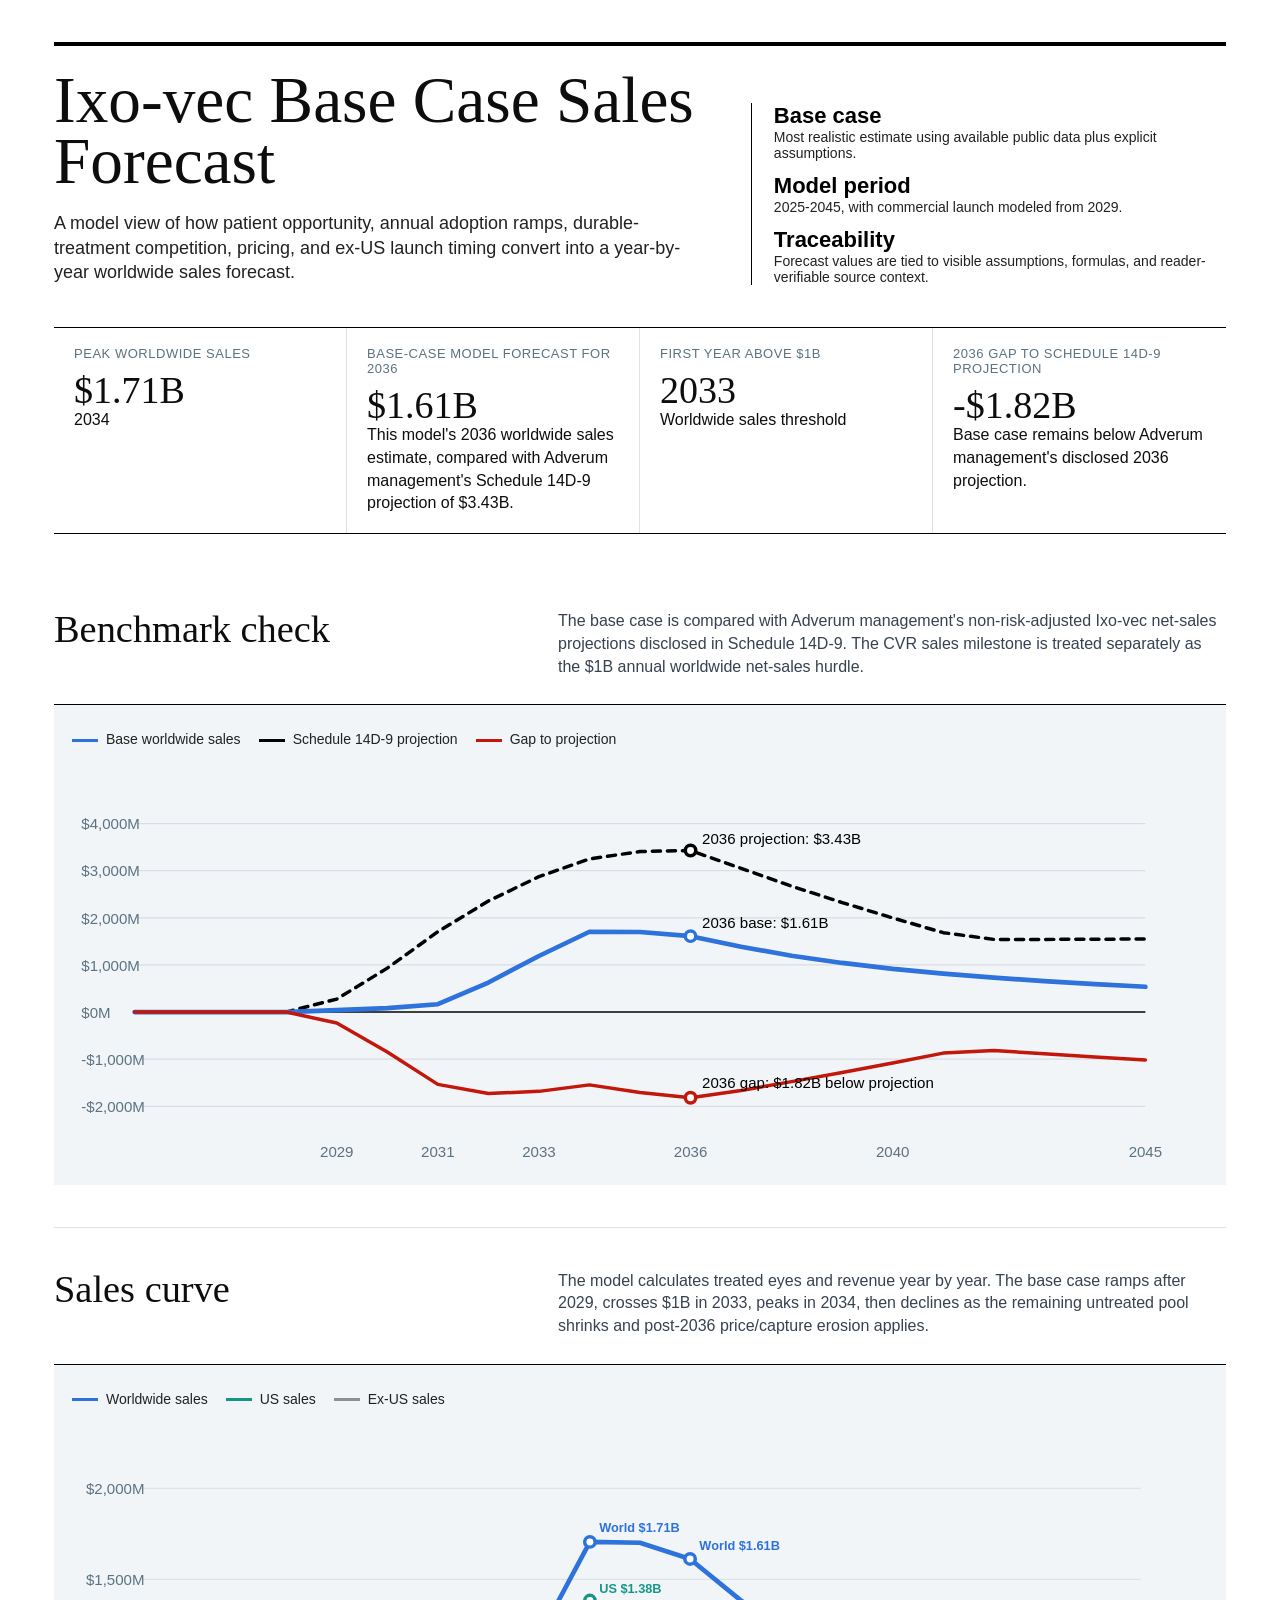
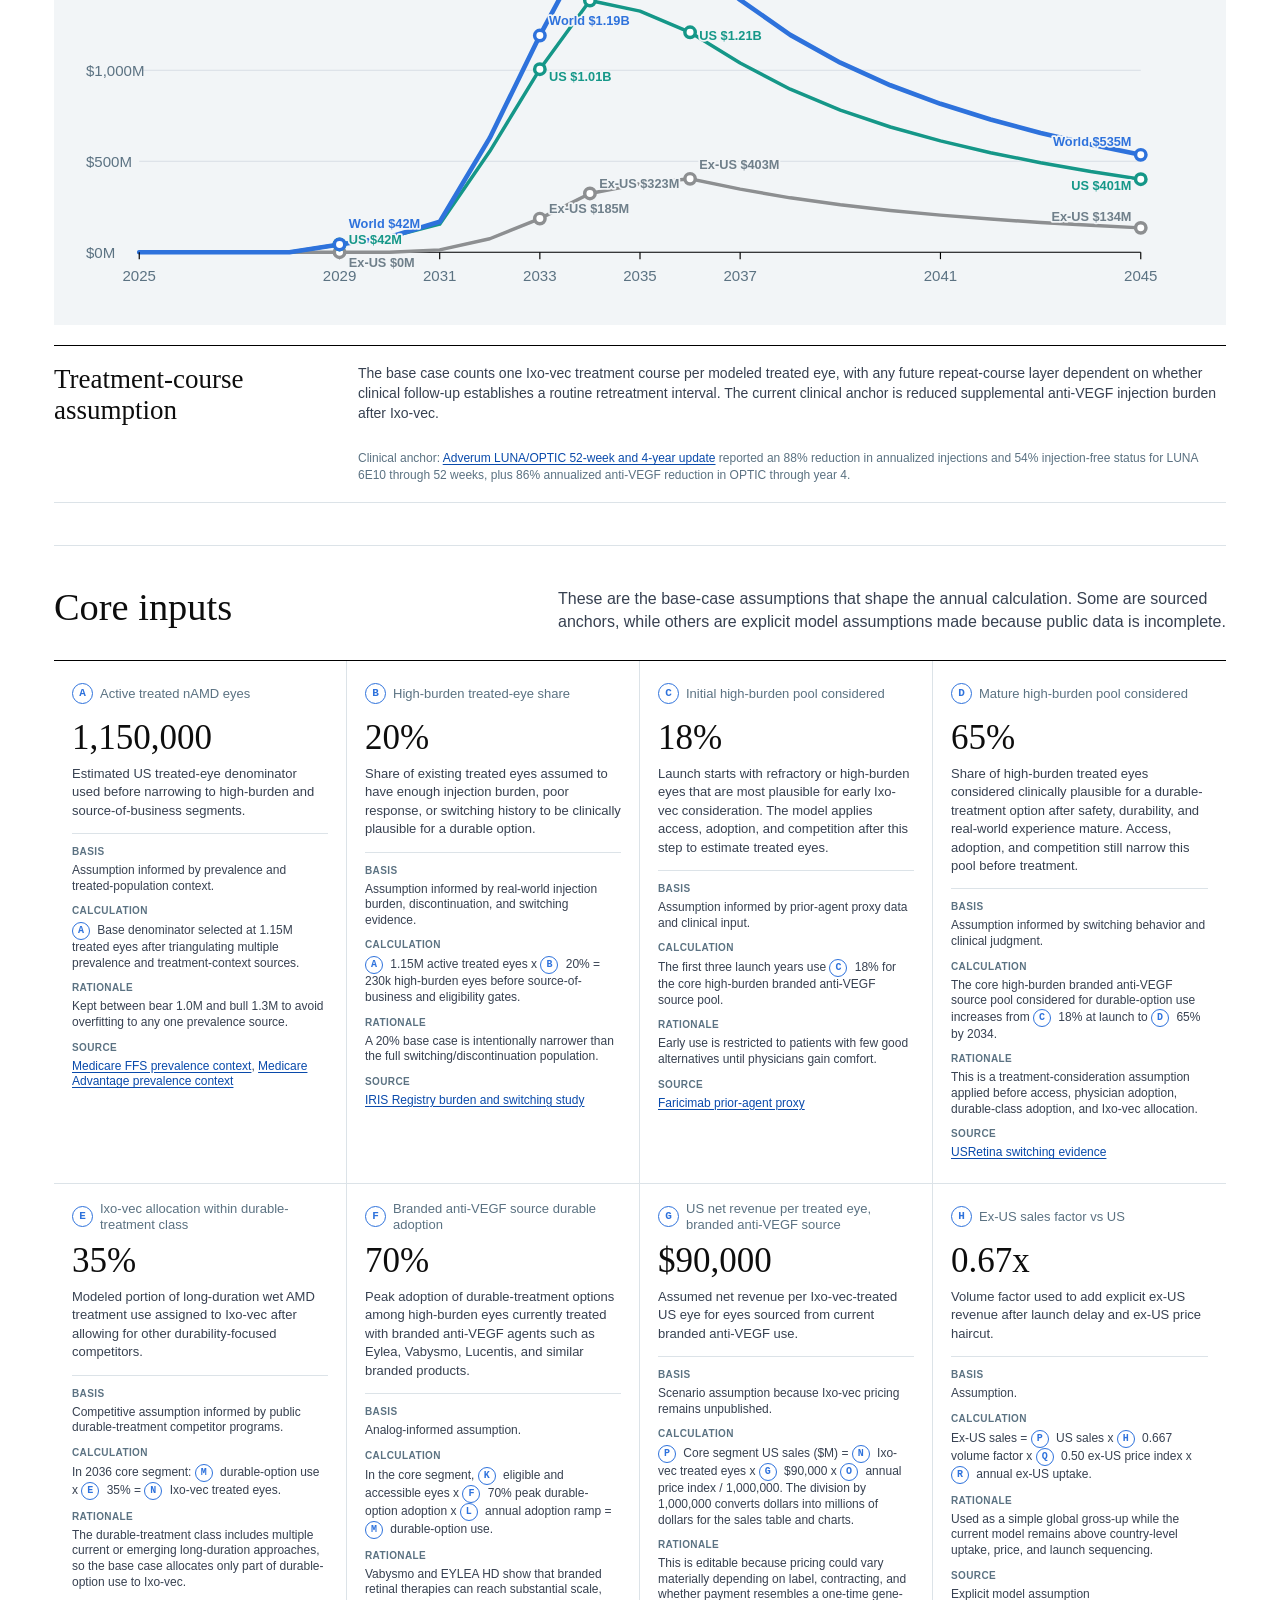
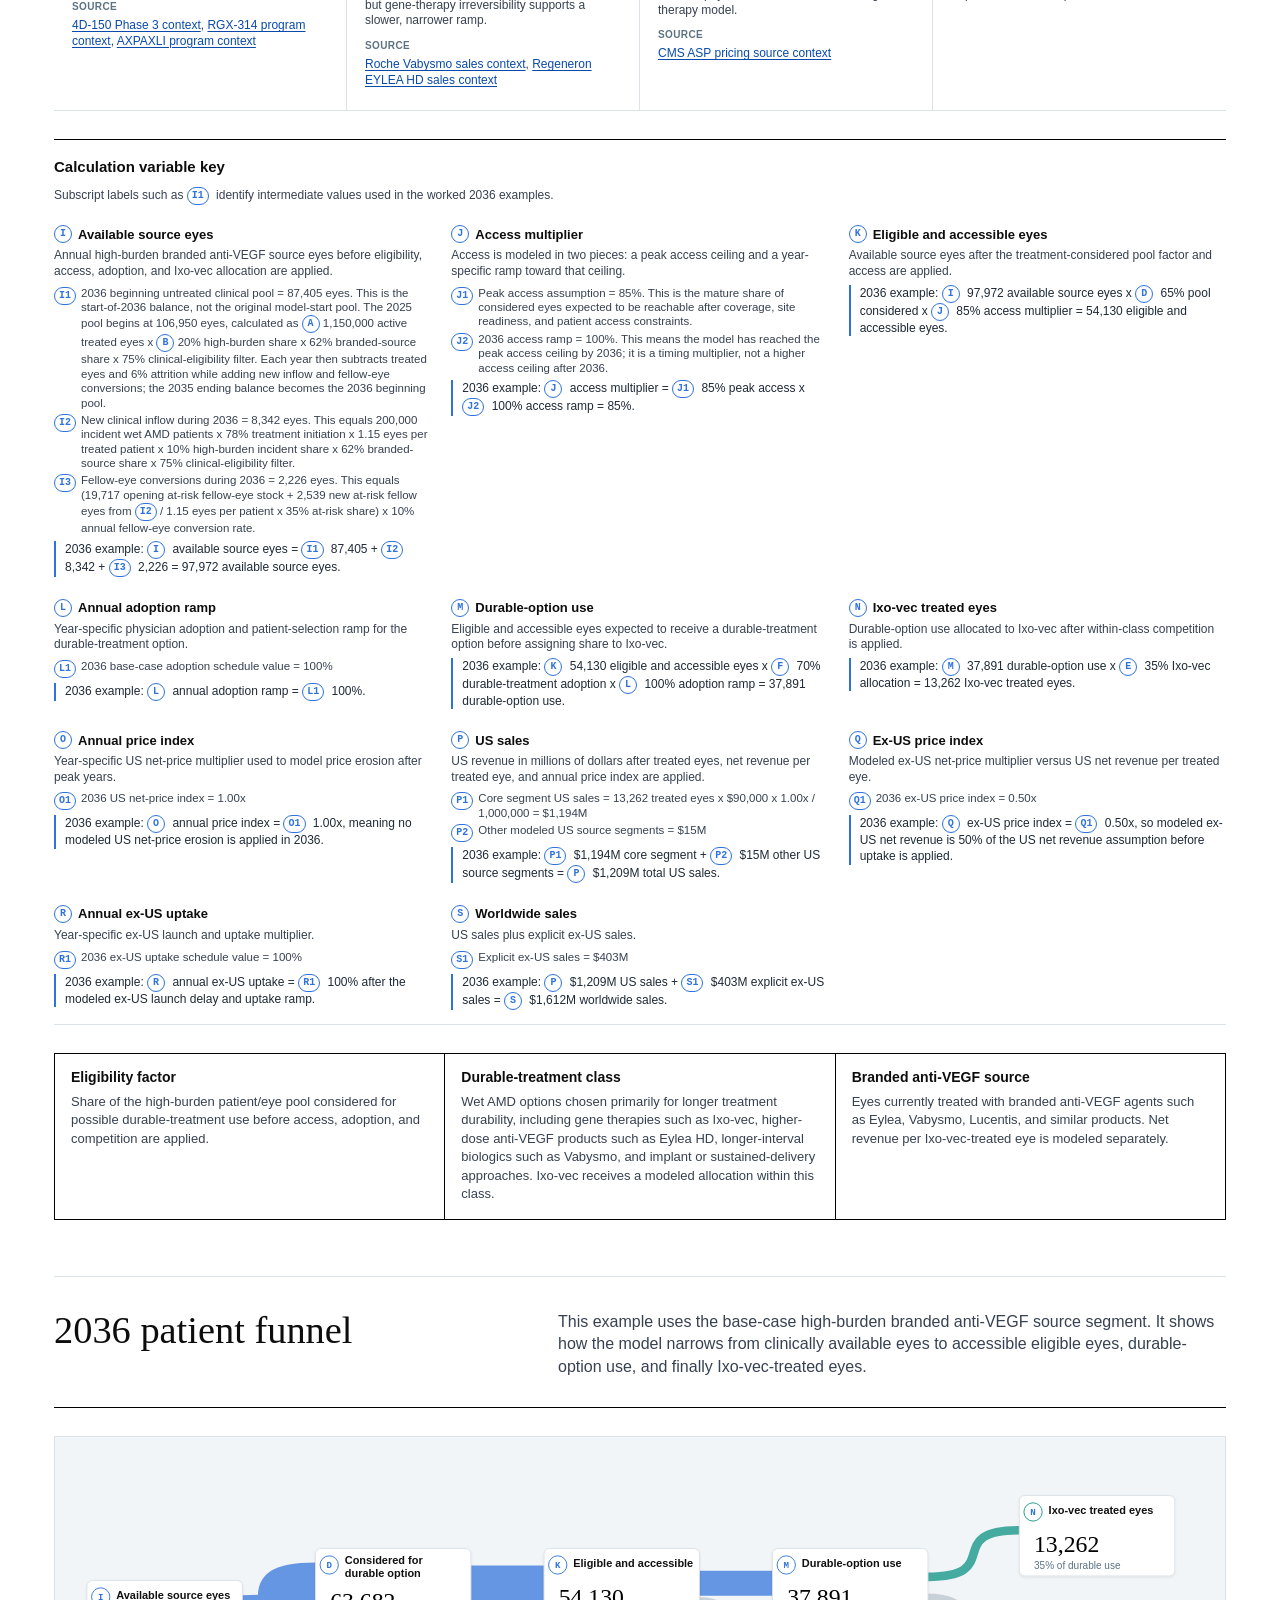
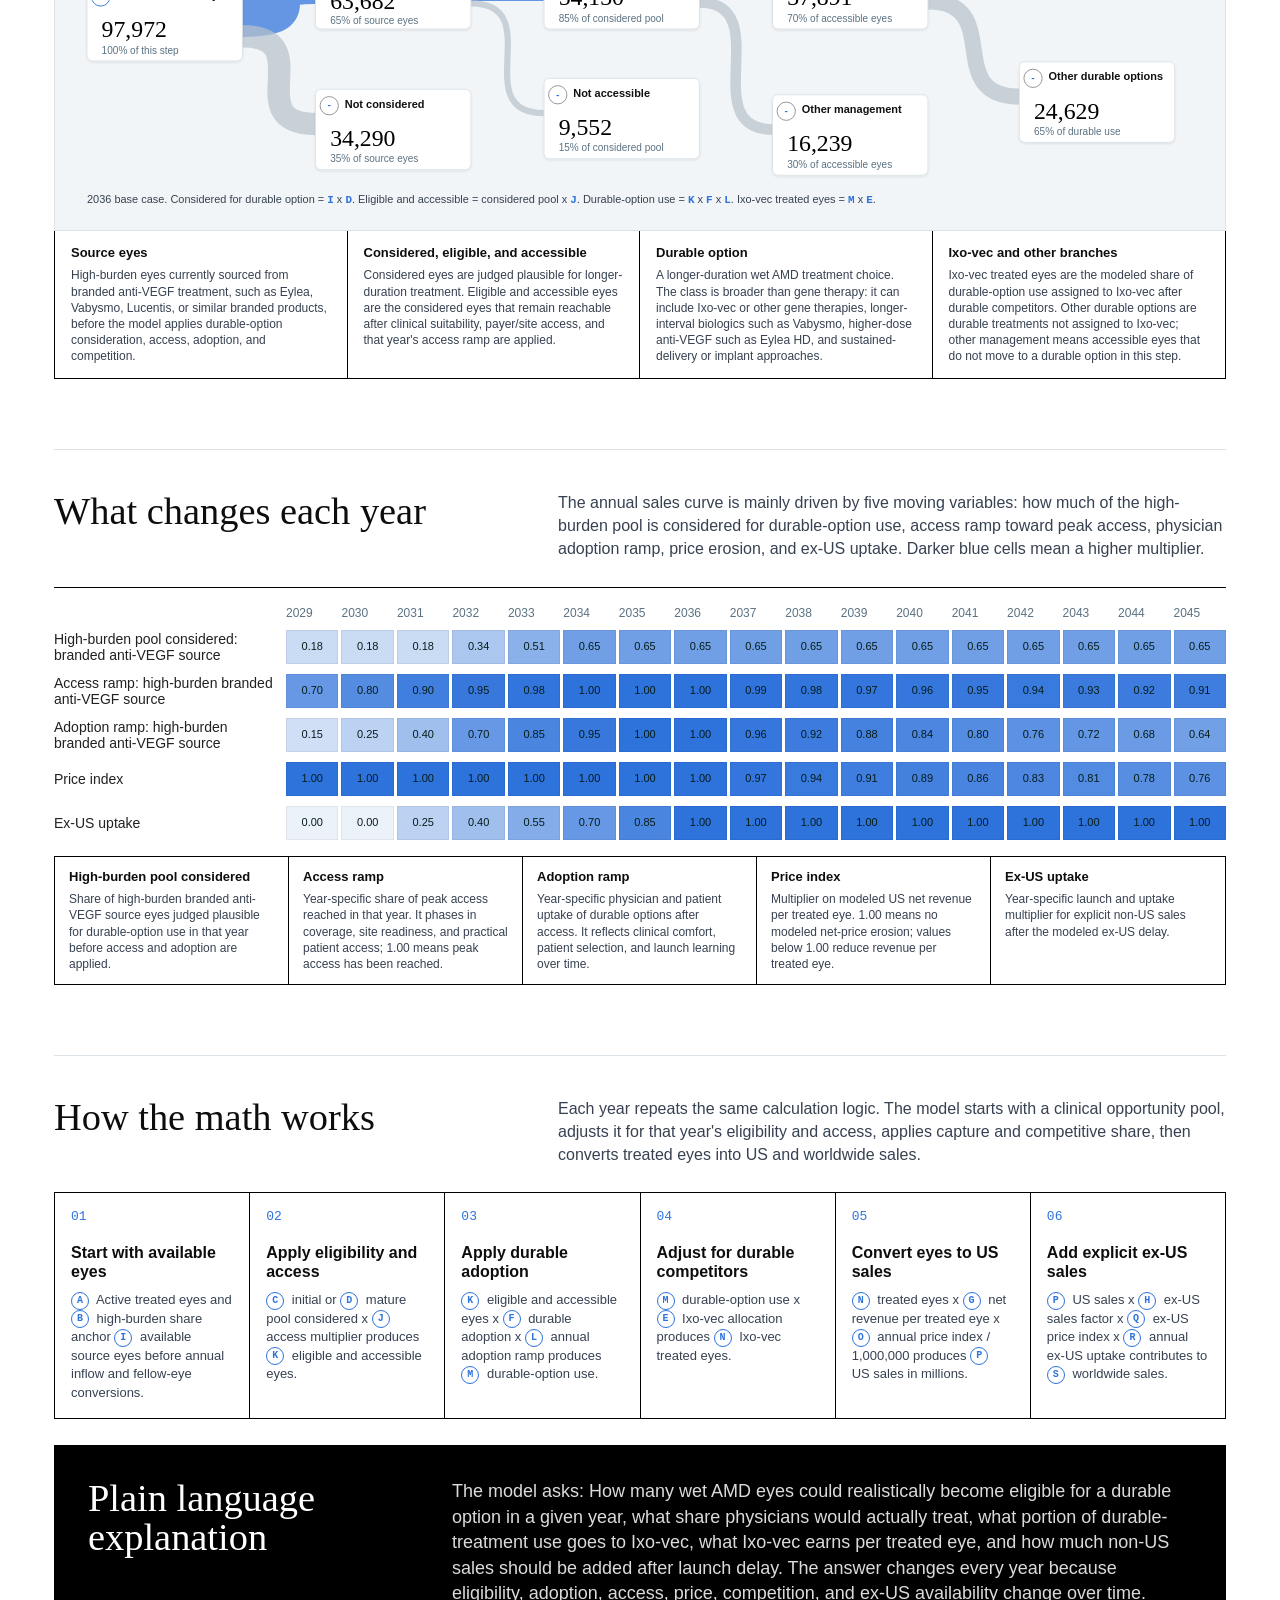
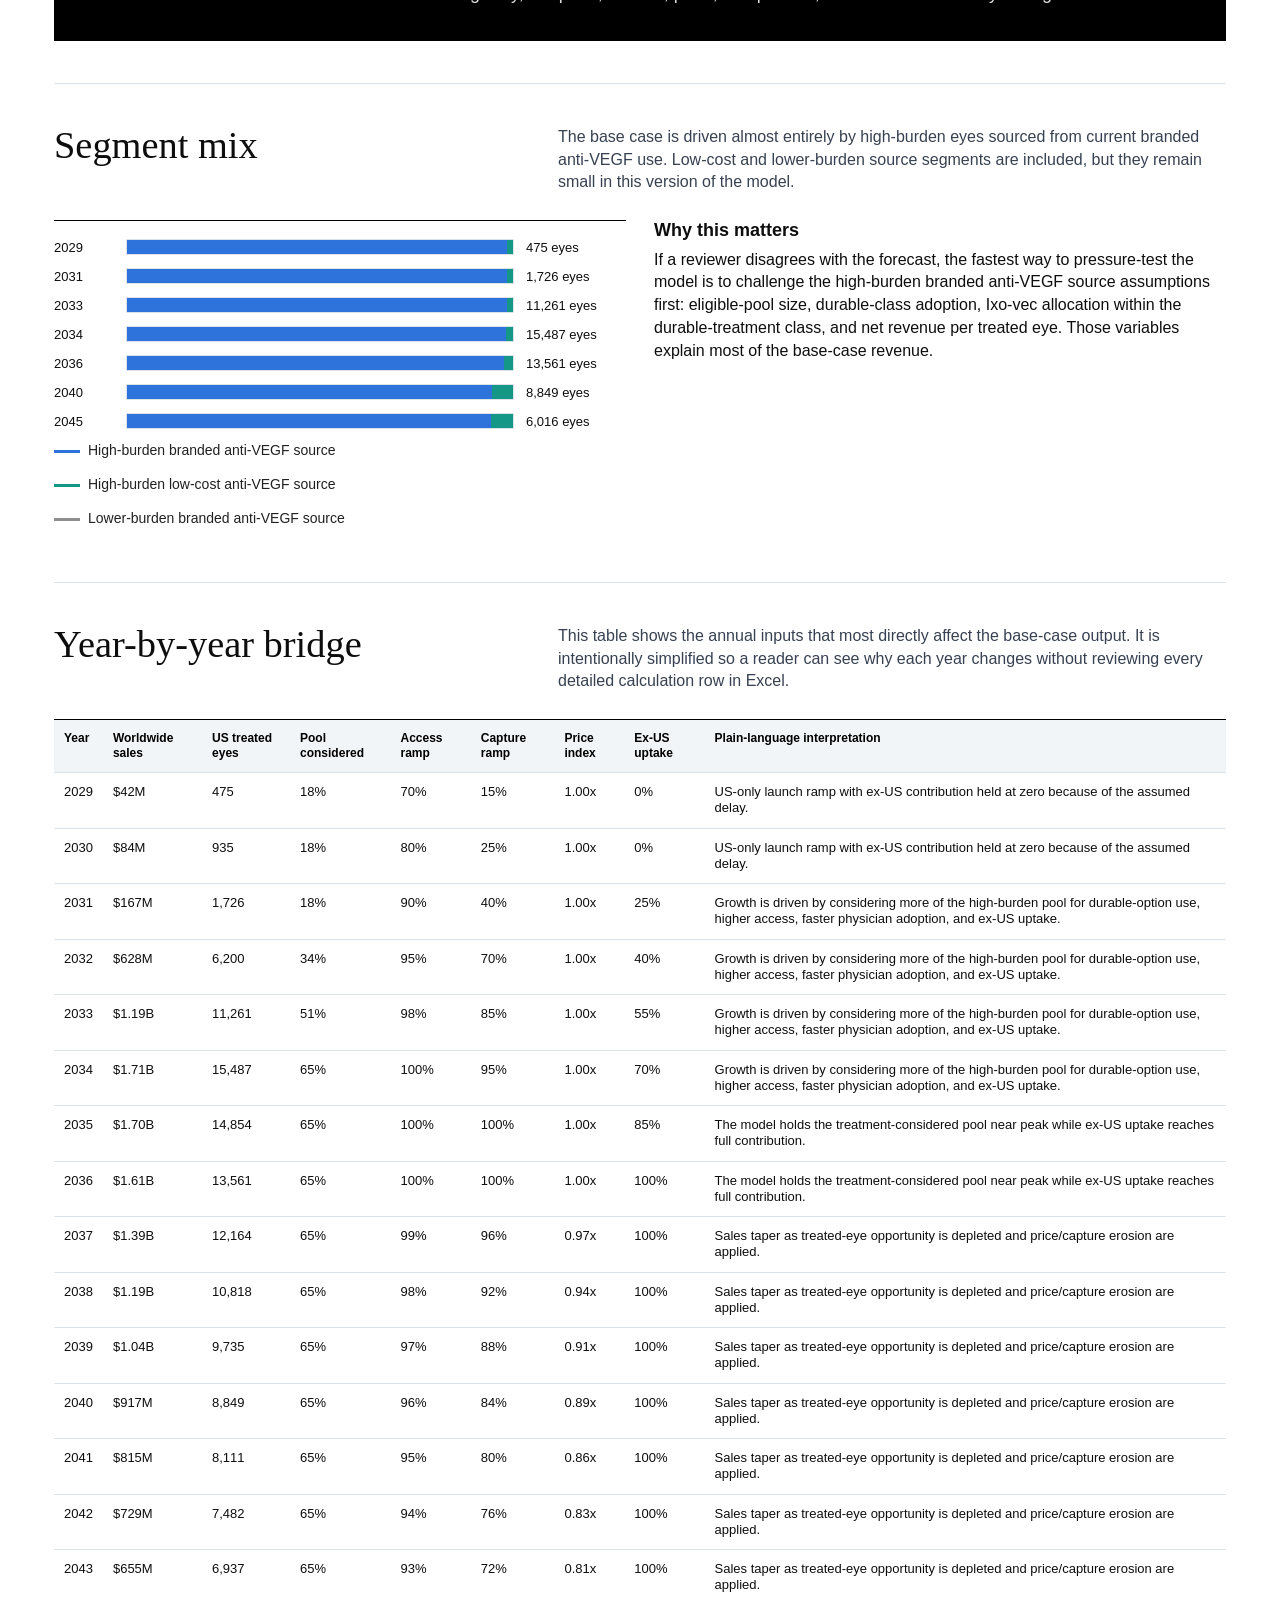
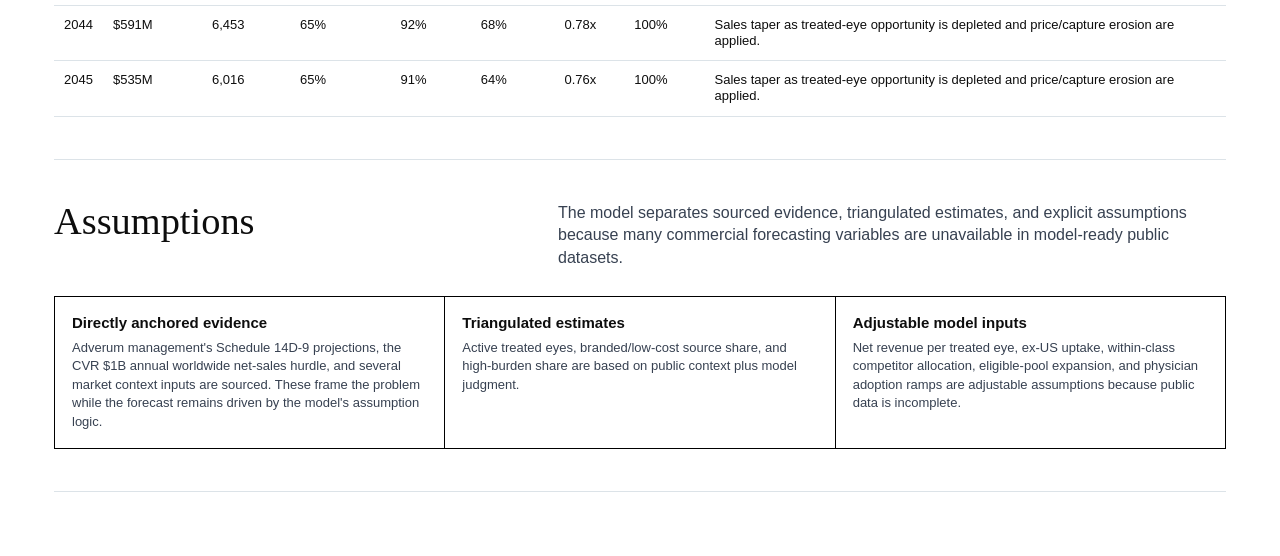
==== index.html @ d31ba6d2 "Publish Ixo-vec sales forecast infographic" ====
<!doctype html>
<html lang="en">
<head>
  <meta charset="utf-8">
  <meta name="viewport" content="width=device-width, initial-scale=1">
  <meta http-equiv="refresh" content="0; url=ixo_vec_base_case_sales_forecast_infographic.html">
  <title>Ixo-vec Base Case Sales Forecast</title>
  <link rel="canonical" href="ixo_vec_base_case_sales_forecast_infographic.html">
</head>
<body>
  <p><a href="ixo_vec_base_case_sales_forecast_infographic.html">Open the Ixo-vec base case sales forecast infographic</a>.</p>
</body>
</html>
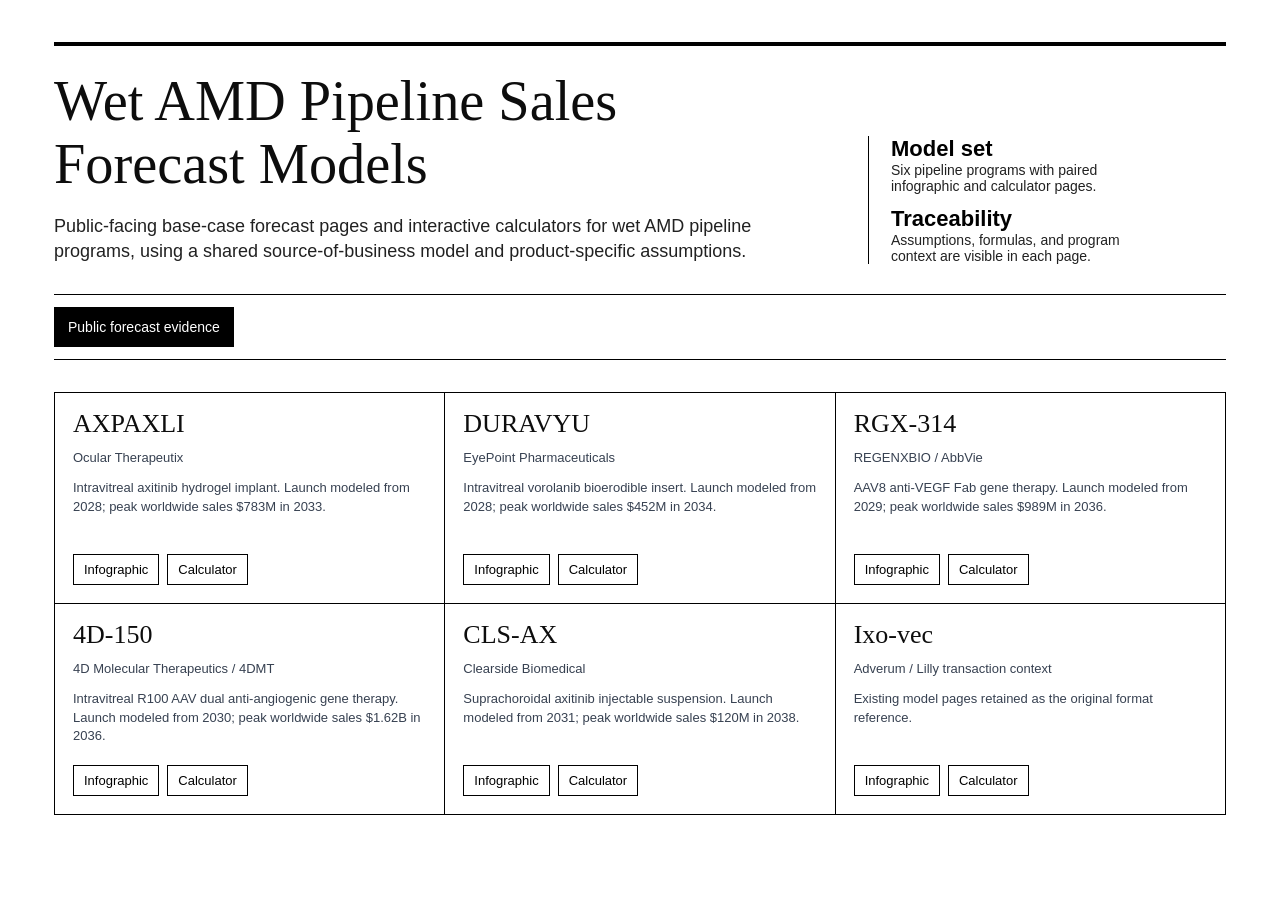
==== commit bbd98e09: "Add wet AMD pipeline forecast pages" ====
--- a/index.html
+++ b/index.html
@@ -1,13 +1 @@
-<!doctype html>
-<html lang="en">
-<head>
-  <meta charset="utf-8">
-  <meta name="viewport" content="width=device-width, initial-scale=1">
-  <meta http-equiv="refresh" content="0; url=ixo_vec_base_case_sales_forecast_infographic.html">
-  <title>Ixo-vec Base Case Sales Forecast</title>
-  <link rel="canonical" href="ixo_vec_base_case_sales_forecast_infographic.html">
-</head>
-<body>
-  <p><a href="ixo_vec_base_case_sales_forecast_infographic.html">Open the Ixo-vec base case sales forecast infographic</a>.</p>
-</body>
-</html>
+<!doctype html><html lang="en"><head><meta charset="utf-8"><meta name="viewport" content="width=device-width, initial-scale=1"><link rel="stylesheet" href="assets/wet_amd_pipeline_forecast.css?v=public-evidence"><title>Wet AMD Pipeline Sales Forecast Models</title></head><body><script>window.PIPELINE_FORECAST_PAGE={pageType:"landing"};</script><script src="assets/wet_amd_pipeline_forecast_model.js?v=public-evidence"></script></body></html>
--- a/assets/wet_amd_pipeline_forecast.css
+++ b/assets/wet_amd_pipeline_forecast.css
@@ -0,0 +1,264 @@
+@font-face { font-family: "GS Sans"; src: url("https://cdn.gs.com/fonts/gs-sans/v3/gs-sans-variable.woff2") format("woff2"); font-style: normal; }
+@font-face { font-family: "GS Serif"; src: url("https://cdn.gs.com/fonts/gs-serif/v3/gs-serif-variable.woff2") format("woff2"); font-style: normal; }
+:root {
+  --black: #000;
+  --ink: rgba(0,0,0,.95);
+  --muted: #5b7282;
+  --rule: #dce3e8;
+  --wash: #f2f5f7;
+  --blue: #2e72dc;
+  --teal: #159788;
+  --gray: #8d8f91;
+  --red: #c2170a;
+  --white: #fff;
+}
+* { box-sizing: border-box; }
+body { margin: 0; background: var(--white); color: var(--ink); font-family: "GS Sans", Helvetica, Arial, sans-serif; letter-spacing: 0; }
+a { color: var(--blue); text-decoration-thickness: 1px; text-underline-offset: 3px; }
+button, input, select { font: inherit; }
+.page { max-width: 1240px; margin: 0 auto; padding: 42px 34px 64px; }
+header { border-top: 4px solid var(--black); padding-top: 24px; display: grid; grid-template-columns: 1.15fr .85fr; gap: 54px; align-items: end; }
+header.landing-header { grid-template-columns: minmax(760px, 1fr) minmax(300px, .58fr); }
+h1 { font-family: "GS Serif", Georgia, serif; font-size: clamp(40px, 5.1vw, 68px); line-height: .94; font-weight: 500; margin: 0 0 18px; }
+.landing-title { font-size: clamp(42px, 4.4vw, 62px); line-height: 1.12; }
+.landing-title span { display: block; }
+h2 { font-family: "GS Serif", Georgia, serif; font-size: clamp(29px, 3vw, 44px); line-height: 1; font-weight: 500; margin: 0; }
+h3 { font-size: 18px; line-height: 1.15; margin: 0 0 8px; }
+p { font-size: 16px; line-height: 1.42; margin: 0; }
+.deck { max-width: 760px; color: #212121; font-size: 18px; line-height: 1.38; }
+.meta { border-left: 1px solid var(--black); padding-left: 22px; display: grid; gap: 12px; font-size: 14px; color: #212121; }
+.meta strong { display: block; font-size: 22px; color: var(--black); }
+.toolbar, .nav-tools { margin-top: 30px; display: flex; flex-wrap: wrap; gap: 12px; border-top: 1px solid var(--black); border-bottom: 1px solid var(--black); padding: 12px 0; }
+.toolbar a, .toolbar button, .nav-tools a { min-height: 40px; border: 1px solid var(--black); background: var(--white); color: var(--black); padding: 9px 13px; text-decoration: none; font-size: 14px; line-height: 1; cursor: pointer; display: inline-flex; align-items: center; justify-content: center; }
+.toolbar .active, .nav-tools a:first-child { background: var(--black); color: var(--white); }
+.kpi-strip { display: grid; grid-template-columns: repeat(4, 1fr); border-top: 1px solid var(--black); border-bottom: 1px solid var(--black); margin: 42px 0 34px; }
+.kpi { min-height: 126px; padding: 18px 20px; border-right: 1px solid var(--rule); }
+.kpi:last-child { border-right: 0; }
+.label, .kpi .label { color: var(--muted); font-size: 13px; text-transform: uppercase; letter-spacing: .04em; margin-bottom: 10px; }
+.value, .kpi .value { font-family: "GS Serif", Georgia, serif; font-size: 38px; line-height: 1; }
+.kpi p { margin-top: 10px; font-size: 13px; color: #374151; }
+.section { padding: 42px 0; border-bottom: 1px solid var(--rule); }
+.section-head { display: grid; grid-template-columns: minmax(420px, .62fr) minmax(0, 1fr); gap: 54px; margin-bottom: 26px; align-items: start; }
+.section-head h2 { white-space: nowrap; min-width: 0; }
+.section-head p { color: #374151; max-width: 900px; min-width: 0; }
+.chart-panel { background: var(--wash); border-top: 1px solid var(--black); padding: 18px; }
+.chart-head { display: flex; justify-content: space-between; gap: 18px; align-items: baseline; margin-bottom: 12px; }
+.chart-head p { color: var(--muted); font-size: 13px; }
+svg { width: 100%; height: auto; display: block; }
+.grid-line { stroke: #d7dee5; stroke-width: 1; }
+.axis { stroke: #000; stroke-width: 1; }
+.axis-label { font: 12px "GS Sans", Helvetica, Arial, sans-serif; fill: #5b7282; }
+.callout, .series-label { font: 12px "GS Sans", Helvetica, Arial, sans-serif; font-weight: 600; paint-order: stroke; stroke: var(--wash); stroke-width: 3px; stroke-linejoin: round; }
+.line { fill: none; stroke-width: 3; stroke-linecap: round; stroke-linejoin: round; }
+.world-line { stroke: var(--blue); stroke-width: 4; }
+.us-line { stroke: var(--teal); }
+.exus-line { stroke: var(--gray); }
+.world-dot { fill: var(--white); stroke: var(--blue); stroke-width: 3; }
+.us-dot { fill: var(--white); stroke: var(--teal); stroke-width: 3; }
+.exus-dot { fill: var(--white); stroke: var(--gray); stroke-width: 3; }
+.legend { display: flex; flex-wrap: wrap; gap: 16px; margin-top: 12px; color: #212121; font-size: 13px; }
+.legend span::before { content: ""; display: inline-block; width: 22px; height: 3px; margin-right: 7px; vertical-align: middle; background: var(--blue); }
+.legend .us::before { background: var(--teal); }
+.legend .exus::before { background: var(--gray); }
+.app-grid { display: grid; grid-template-columns: minmax(360px, .76fr) minmax(520px, 1fr); gap: 28px; align-items: start; }
+.panel { border-top: 1px solid var(--black); padding-top: 16px; }
+.control-grid { display: grid; grid-template-columns: 1fr 1fr; gap: 14px; }
+.control { border-bottom: 1px solid var(--rule); padding: 0 0 14px; min-width: 0; }
+.control label { display: block; font-size: 12px; font-weight: 700; line-height: 1.25; color: #1f2a37; margin-bottom: 6px; }
+.control input, .control select { width: 100%; border: 1px solid var(--rule); min-height: 36px; padding: 7px 9px; color: var(--ink); background: var(--white); }
+.control small { display: block; margin-top: 5px; color: var(--muted); font-size: 11px; line-height: 1.3; }
+.button-row { display: flex; flex-wrap: wrap; gap: 10px; margin-top: 16px; }
+.button-row button { min-height: 38px; border: 1px solid var(--black); background: var(--white); padding: 8px 12px; cursor: pointer; }
+.button-row button.primary { background: var(--black); color: var(--white); }
+.trace-grid, .definitions, .metric-grid, .term-grid, .caveat-grid { display: grid; gap: 1px; background: var(--black); border: 1px solid var(--black); }
+.trace-grid { margin-top: 18px; grid-template-columns: repeat(3, 1fr); }
+.trace, .definition, .metric-card, .term, .caveat { background: var(--white); }
+.trace { padding: 14px 15px; min-height: 138px; display: grid; grid-template-columns: auto minmax(0, 1fr); gap: 10px; align-content: start; }
+.caveat { padding: 12px 14px; }
+.badge, .input-code, .calc-ref { display: inline-flex; align-items: center; justify-content: center; flex: 0 0 auto; border: 1px solid var(--blue); border-radius: 999px; color: var(--blue); font: 700 11px Consolas, monospace; background: #fff; }
+.badge { width: 28px; height: 28px; margin-top: 1px; }
+.trace strong, .definition strong, .term strong, .caveat strong { display: block; font-size: 14px; margin-bottom: 7px; }
+.trace p, .definition p, .term p, .caveat p { color: #374151; font-size: 12.5px; line-height: 1.35; }
+.definitions { grid-template-columns: repeat(4, 1fr); margin-top: 22px; }
+.definition { padding: 14px 15px; min-height: 128px; }
+.metric-grid { grid-template-columns: repeat(4, 1fr); border-top: 1px solid var(--black); }
+.metric-card { min-height: 288px; padding: 17px 18px; }
+.metric-label { display: flex; align-items: center; gap: 7px; font-size: 13px; line-height: 1.2; color: var(--muted); min-height: 32px; }
+.input-code { width: 21px; height: 21px; margin-right: 0; }
+.metric-value { font-family: "GS Serif", Georgia, serif; font-size: 35px; line-height: 1; margin: 10px 0; }
+.metric-card p { font-size: 13px; color: #374151; }
+.card-proof { margin: 13px 0 0; padding-top: 12px; border-top: 1px solid var(--rule); display: grid; gap: 6px; }
+.card-proof dt { font-size: 10px; text-transform: uppercase; letter-spacing: .04em; color: var(--muted); font-weight: 700; }
+.card-proof dd { margin: 0 0 5px; font-size: 12px; line-height: 1.3; color: #374151; }
+.calc-key { border-top: 1px solid var(--black); border-bottom: 1px solid var(--rule); padding: 18px 0 4px; margin-top: 28px; }
+.calc-key h3 { margin: 0 0 12px; font-size: 15px; font-weight: 700; }
+.calc-key-grid { display: grid; grid-template-columns: repeat(3, 1fr); gap: 12px 20px; }
+.calc-var { min-height: 112px; padding-bottom: 10px; }
+.calc-var strong { display: flex; align-items: center; gap: 6px; font-size: 13px; line-height: 1.2; margin-bottom: 5px; }
+.calc-ref { width: 18px; height: 18px; margin-right: 4px; font-size: 10px; vertical-align: middle; }
+.calc-var p, .calc-key > .derivation { font-size: 12px; line-height: 1.3; color: #374151; }
+.calc-var .derivation, .source-note { margin-top: 10px; padding-left: 12px; border-left: 3px solid var(--blue); color: #374151; }
+.formula { display: grid; grid-template-columns: repeat(6, 1fr); gap: 1px; background: var(--black); border: 1px solid var(--black); }
+.formula-step { background: var(--white); min-height: 174px; padding: 16px; }
+.formula-step .num { color: var(--blue); font-family: Consolas, monospace; font-size: 13px; margin-bottom: 20px; }
+.formula-step strong { display: block; font-size: 16px; line-height: 1.15; margin-bottom: 10px; }
+.formula-step p { font-size: 13px; color: #374151; }
+.driver-board { display: grid; gap: 10px; border-top: 1px solid var(--black); padding-top: 18px; }
+.year-head, .driver-row { display: grid; grid-template-columns: 220px 1fr; gap: 12px; align-items: center; }
+.year-head { color: var(--muted); font-size: 12px; }
+.heat-grid { display: grid; grid-template-columns: repeat(17, minmax(35px, 1fr)); gap: 3px; }
+.heat-cell { display: block; min-height: 34px; padding-top: 9px; text-align: center; font-size: 11px; color: #061e1b; border: 1px solid rgba(0,0,0,.06); }
+.driver-name { font-size: 14px; line-height: 1.15; color: #212121; }
+.two-col { display: grid; grid-template-columns: 1fr 1fr; gap: 28px; }
+.mix-card { border-top: 1px solid var(--black); padding-top: 18px; }
+.mix-row { display: grid; grid-template-columns: 60px 1fr 100px; gap: 12px; align-items: center; margin-bottom: 13px; font-size: 13px; }
+.mix-bar { height: 16px; display: flex; background: var(--wash); border: 1px solid var(--rule); }
+.mix-hb { background: var(--blue); }
+.mix-low { background: var(--teal); }
+.mix-lower { background: var(--gray); }
+.table-tools { display: flex; flex-wrap: wrap; gap: 12px; align-items: center; margin-bottom: 14px; }
+.table-tools select { border: 1px solid var(--black); min-height: 36px; padding: 7px 9px; background: var(--white); }
+.table-wrap { overflow-x: auto; border-top: 1px solid var(--black); }
+table { width: 100%; border-collapse: collapse; min-width: 1040px; }
+th, td { border-bottom: 1px solid var(--rule); padding: 8px 9px; text-align: right; font-size: 12px; white-space: nowrap; }
+th:first-child, td:first-child { text-align: left; position: sticky; left: 0; background: var(--white); z-index: 1; }
+th { color: var(--muted); font-size: 11px; text-transform: uppercase; letter-spacing: .03em; background: var(--white); }
+.metric-group { font-weight: 700; color: #1f2a37; }
+.source-note { font-size: 12px; line-height: 1.4; color: var(--muted); }
+.landing-grid { display: grid; grid-template-columns: repeat(3, 1fr); gap: 1px; background: var(--black); border: 1px solid var(--black); margin-top: 32px; }
+.landing-card {
+  background: var(--white);
+  padding: 18px;
+  min-height: 210px;
+  display: flex;
+  flex-direction: column;
+  gap: 12px;
+}
+.landing-card strong { font-family: "GS Serif", Georgia, serif; font-size: 26px; font-weight: 500; line-height: 1; }
+.landing-card p { color: #374151; font-size: 13px; }
+.landing-card .links { display: flex; flex-wrap: wrap; gap: 8px; margin-top: auto; padding-top: 4px; }
+.landing-card .links a {
+  border: 1px solid var(--black);
+  padding: 7px 10px;
+  color: var(--black);
+  text-decoration: none;
+  font-size: 13px;
+  transition: border-color 160ms ease, color 160ms ease;
+}
+.landing-card .links a:hover,
+.landing-card .links a:focus-visible {
+  border-color: var(--company-primary, var(--black));
+  color: var(--company-primary, var(--black));
+}
+.evidence-chart { overflow-x: auto; }
+.evidence-axis-title {
+  font: 700 13px "GS Sans", Helvetica, Arial, sans-serif;
+  fill: #1f2a37;
+}
+.evidence-point-label {
+  font: 12px "GS Sans", Helvetica, Arial, sans-serif;
+  fill: #1f2a37;
+  paint-order: stroke;
+  stroke: var(--wash);
+  stroke-width: 4px;
+  stroke-linejoin: round;
+}
+.evidence-legend {
+  display: flex;
+  flex-wrap: wrap;
+  gap: 10px;
+  margin-top: 16px;
+  color: #212121;
+  font-size: 12px;
+  line-height: 1.2;
+}
+.evidence-legend-item {
+  display: inline-flex;
+  align-items: center;
+  gap: 8px;
+  min-height: 32px;
+  max-width: 260px;
+  padding: 7px 10px;
+  border: 1px solid var(--rule);
+  background: var(--white);
+  white-space: normal;
+}
+.evidence-legend-item i {
+  display: inline-block;
+  flex: 0 0 auto;
+  width: 11px;
+  height: 11px;
+  border-radius: 999px;
+}
+.evidence-grid {
+  display: grid;
+  grid-template-columns: repeat(2, minmax(0, 1fr));
+  gap: 18px;
+}
+.evidence-card {
+  border-top: 1px solid var(--black);
+  padding-top: 14px;
+  padding-bottom: 14px;
+  min-height: 206px;
+  display: flex;
+  flex-direction: column;
+  gap: 12px;
+}
+.evidence-card h3 {
+  font-family: "GS Serif", Georgia, serif;
+  font-size: 25px;
+  font-weight: 500;
+  line-height: 1.05;
+  margin: 6px 0 8px;
+}
+.evidence-card p {
+  font-size: 13px;
+  color: #374151;
+}
+.evidence-toggle {
+  justify-self: start;
+  align-self: flex-start;
+  margin-top: auto;
+  min-height: 36px;
+  border: 1px solid var(--black);
+  background: var(--white);
+  color: var(--black);
+  padding: 8px 11px;
+  cursor: pointer;
+}
+.evidence-toggle:hover,
+.evidence-toggle:focus-visible {
+  border-color: var(--blue);
+  color: var(--blue);
+}
+.evidence-shot-panel {
+  border: 1px solid var(--rule);
+  background: var(--wash);
+  padding: 12px;
+}
+.evidence-shot-panel img {
+  display: block;
+  width: 100%;
+  height: auto;
+  border: 1px solid var(--black);
+  background: var(--white);
+}
+@media (max-width: 980px) {
+  header, header.landing-header, .section-head, .app-grid, .two-col { grid-template-columns: 1fr; gap: 24px; }
+  .meta { border-left: 0; border-top: 1px solid var(--black); padding: 18px 0 0; }
+  .kpi-strip, .trace-grid, .definitions, .metric-grid, .formula, .calc-key-grid, .landing-grid { grid-template-columns: 1fr 1fr; }
+  .section-head h2 { white-space: normal; }
+  .year-head, .driver-row { grid-template-columns: 1fr; }
+  .heat-grid { grid-template-columns: repeat(6, minmax(38px, 1fr)); }
+  .evidence-grid { grid-template-columns: 1fr; }
+}
+@media (max-width: 620px) {
+  .page { padding: 28px 18px 48px; }
+  .toolbar a, .toolbar button, .nav-tools a { width: 100%; text-align: center; }
+  .kpi-strip, .control-grid, .trace-grid, .definitions, .metric-grid, .formula, .calc-key-grid, .landing-grid { grid-template-columns: 1fr; }
+  .kpi { border-right: 0; border-bottom: 1px solid var(--rule); }
+  .kpi:last-child { border-bottom: 0; }
+  .chart-head { display: grid; }
+  .mix-row { grid-template-columns: 44px 1fr; }
+  .mix-total { grid-column: 2; }
+}
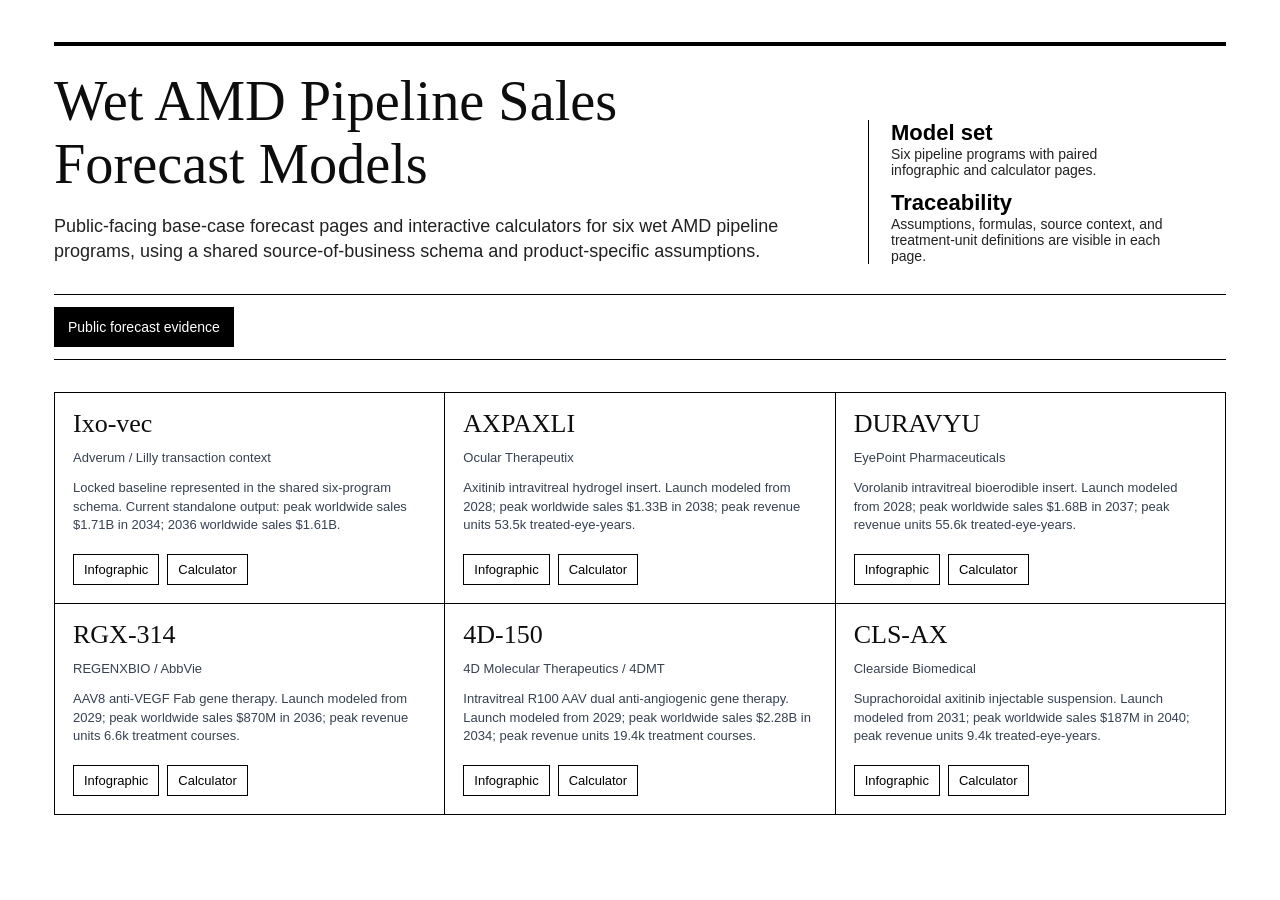
==== commit a8108fa0: "Implement wet AMD six-program forecast framework" ====
--- a/index.html
+++ b/index.html
@@ -1 +1 @@
-<!doctype html><html lang="en"><head><meta charset="utf-8"><meta name="viewport" content="width=device-width, initial-scale=1"><link rel="stylesheet" href="assets/wet_amd_pipeline_forecast.css?v=public-evidence"><title>Wet AMD Pipeline Sales Forecast Models</title></head><body><script>window.PIPELINE_FORECAST_PAGE={pageType:"landing"};</script><script src="assets/wet_amd_pipeline_forecast_model.js?v=public-evidence"></script></body></html>
+<!doctype html><html lang="en"><head><meta charset="utf-8"><meta name="viewport" content="width=device-width, initial-scale=1"><link rel="stylesheet" href="assets/wet_amd_pipeline_forecast.css?v=six-program-framework"><title>Wet AMD Pipeline Sales Forecast Models</title></head><body><script>window.PIPELINE_FORECAST_PAGE={pageType:"landing"};</script><script src="assets/wet_amd_forecast_engine.js?v=six-program-framework"></script><script src="assets/wet_amd_pipeline_forecast_model.js?v=six-program-framework"></script></body></html>
--- a/assets/wet_amd_pipeline_forecast.css
+++ b/assets/wet_amd_pipeline_forecast.css
@@ -20,6 +20,7 @@
 header { border-top: 4px solid var(--black); padding-top: 24px; display: grid; grid-template-columns: 1.15fr .85fr; gap: 54px; align-items: end; }
 header.landing-header { grid-template-columns: minmax(760px, 1fr) minmax(300px, .58fr); }
 h1 { font-family: "GS Serif", Georgia, serif; font-size: clamp(40px, 5.1vw, 68px); line-height: .94; font-weight: 500; margin: 0 0 18px; }
+.evidence-title { font-size: clamp(30px, 4vw, 56px); white-space: nowrap; }
 .landing-title { font-size: clamp(42px, 4.4vw, 62px); line-height: 1.12; }
 .landing-title span { display: block; }
 h2 { font-family: "GS Serif", Georgia, serif; font-size: clamp(29px, 3vw, 44px); line-height: 1; font-weight: 500; margin: 0; }
@@ -56,10 +57,63 @@
 .world-dot { fill: var(--white); stroke: var(--blue); stroke-width: 3; }
 .us-dot { fill: var(--white); stroke: var(--teal); stroke-width: 3; }
 .exus-dot { fill: var(--white); stroke: var(--gray); stroke-width: 3; }
+.estimate-guide {
+  stroke-width: 1.5;
+  stroke-dasharray: 6 5;
+  opacity: .72;
+}
+.estimate-dot {
+  fill: var(--white);
+  stroke-width: 2.5;
+}
+.estimate-label {
+  font: 12px "GS Sans", Helvetica, Arial, sans-serif;
+  font-weight: 700;
+  paint-order: stroke;
+  stroke: var(--wash);
+  stroke-width: 4px;
+  stroke-linejoin: round;
+}
+.estimate-guide.estimate-wet,
+.estimate-dot.estimate-wet { stroke: #2e72dc; }
+.estimate-guide.estimate-adjusted,
+.estimate-dot.estimate-adjusted { stroke: #159788; }
+.estimate-guide.estimate-multi,
+.estimate-dot.estimate-multi { stroke: #c2170a; }
+.estimate-label.estimate-wet { fill: #2e72dc; }
+.estimate-label.estimate-adjusted { fill: #159788; }
+.estimate-label.estimate-multi { fill: #c2170a; }
+.estimate-dot.estimate-wet { fill: #2e72dc; }
+.estimate-dot.estimate-adjusted { fill: #159788; }
+.estimate-dot.estimate-multi { fill: #c2170a; }
 .legend { display: flex; flex-wrap: wrap; gap: 16px; margin-top: 12px; color: #212121; font-size: 13px; }
 .legend span::before { content: ""; display: inline-block; width: 22px; height: 3px; margin-right: 7px; vertical-align: middle; background: var(--blue); }
 .legend .us::before { background: var(--teal); }
 .legend .exus::before { background: var(--gray); }
+.legend .estimate-wet::before,
+.legend .estimate-adjusted::before,
+.legend .estimate-multi::before {
+  width: 10px;
+  height: 10px;
+  border-radius: 0;
+  transform: rotate(45deg);
+}
+.legend .estimate-wet::before { background: #2e72dc; }
+.legend .estimate-adjusted::before { background: #159788; }
+.legend .estimate-multi::before { background: #c2170a; }
+.legend .estimate-wet { color: #2e72dc; }
+.legend .estimate-adjusted { color: #159788; }
+.legend .estimate-multi { color: #c2170a; }
+.chart-note {
+  margin-top: 12px;
+  padding: 10px 12px;
+  border-left: 3px solid var(--black);
+  background: rgba(255,255,255,.62);
+  color: #374151;
+  font-size: 12px;
+  line-height: 1.35;
+}
+.chart-note strong { color: var(--ink); }
 .app-grid { display: grid; grid-template-columns: minmax(360px, .76fr) minmax(520px, 1fr); gap: 28px; align-items: start; }
 .panel { border-top: 1px solid var(--black); padding-top: 16px; }
 .control-grid { display: grid; grid-template-columns: 1fr 1fr; gap: 14px; }
@@ -90,6 +144,22 @@
 .card-proof { margin: 13px 0 0; padding-top: 12px; border-top: 1px solid var(--rule); display: grid; gap: 6px; }
 .card-proof dt { font-size: 10px; text-transform: uppercase; letter-spacing: .04em; color: var(--muted); font-weight: 700; }
 .card-proof dd { margin: 0 0 5px; font-size: 12px; line-height: 1.3; color: #374151; }
+.source-actions { margin-top: 8px; }
+.source-evidence-button {
+  min-height: 28px;
+  border: 1px solid var(--black);
+  background: var(--white);
+  color: var(--black);
+  padding: 6px 9px;
+  font-size: 11px;
+  line-height: 1.15;
+  cursor: pointer;
+}
+.source-evidence-button:hover,
+.source-evidence-button:focus-visible {
+  border-color: var(--blue);
+  color: var(--blue);
+}
 .calc-key { border-top: 1px solid var(--black); border-bottom: 1px solid var(--rule); padding: 18px 0 4px; margin-top: 28px; }
 .calc-key h3 { margin: 0 0 12px; font-size: 15px; font-weight: 700; }
 .calc-key-grid { display: grid; grid-template-columns: repeat(3, 1fr); gap: 12px 20px; }
@@ -120,7 +190,7 @@
 .table-tools select { border: 1px solid var(--black); min-height: 36px; padding: 7px 9px; background: var(--white); }
 .table-wrap { overflow-x: auto; border-top: 1px solid var(--black); }
 table { width: 100%; border-collapse: collapse; min-width: 1040px; }
-th, td { border-bottom: 1px solid var(--rule); padding: 8px 9px; text-align: right; font-size: 12px; white-space: nowrap; }
+th, td { border-bottom: 1px solid var(--rule); padding: 8px 9px; text-align: left; font-size: 12px; white-space: nowrap; }
 th:first-child, td:first-child { text-align: left; position: sticky; left: 0; background: var(--white); z-index: 1; }
 th { color: var(--muted); font-size: 11px; text-transform: uppercase; letter-spacing: .03em; background: var(--white); }
 .metric-group { font-weight: 700; color: #1f2a37; }
@@ -219,11 +289,13 @@
   justify-self: start;
   align-self: flex-start;
   margin-top: auto;
-  min-height: 36px;
+  min-height: 30px;
   border: 1px solid var(--black);
   background: var(--white);
   color: var(--black);
-  padding: 8px 11px;
+  padding: 6px 8px;
+  font-size: 11px;
+  line-height: 1;
   cursor: pointer;
 }
 .evidence-toggle:hover,
@@ -237,6 +309,129 @@
   padding: 12px;
 }
 .evidence-shot-panel img {
+  display: block;
+  width: 100%;
+  height: auto;
+  border: 1px solid var(--black);
+  background: var(--white);
+}
+.evidence-modal {
+  position: fixed;
+  inset: 0;
+  z-index: 30;
+  display: none;
+  align-items: center;
+  justify-content: center;
+  padding: 28px;
+  background: rgba(0, 0, 0, .72);
+}
+.evidence-modal[aria-hidden="false"] {
+  display: flex;
+}
+.evidence-modal-panel {
+  width: min(1080px, 96vw);
+  max-height: 92vh;
+  background: var(--white);
+  border: 1px solid var(--black);
+  box-shadow: 0 24px 80px rgba(0, 0, 0, .38);
+  display: grid;
+  grid-template-rows: auto minmax(0, 1fr);
+}
+.evidence-modal-head {
+  display: flex;
+  justify-content: space-between;
+  gap: 18px;
+  align-items: center;
+  padding: 12px 14px;
+  border-bottom: 1px solid var(--rule);
+}
+.evidence-modal-title {
+  font-size: 14px;
+  font-weight: 700;
+  line-height: 1.25;
+}
+.evidence-modal-close {
+  min-height: 32px;
+  border: 1px solid var(--black);
+  background: var(--white);
+  padding: 6px 10px;
+  cursor: pointer;
+}
+.evidence-modal-body {
+  overflow: auto;
+  padding: 14px;
+  background: var(--wash);
+}
+.evidence-modal-body .source-note {
+  margin-bottom: 10px;
+}
+.evidence-modal-body img {
+  display: block;
+  width: 100%;
+  height: auto;
+  border: 1px solid var(--black);
+  background: var(--white);
+}
+.source-modal {
+  position: fixed;
+  inset: 0;
+  z-index: 40;
+  display: none;
+  align-items: center;
+  justify-content: center;
+  padding: 28px;
+  background: rgba(0, 0, 0, .72);
+}
+.source-modal[aria-hidden="false"] {
+  display: flex;
+}
+.source-modal-panel {
+  width: min(1120px, 96vw);
+  max-height: 92vh;
+  background: var(--white);
+  border: 1px solid var(--black);
+  box-shadow: 0 24px 80px rgba(0, 0, 0, .38);
+  display: grid;
+  grid-template-rows: auto minmax(0, 1fr);
+}
+.source-modal-head {
+  display: flex;
+  justify-content: space-between;
+  gap: 18px;
+  align-items: center;
+  padding: 12px 14px;
+  border-bottom: 1px solid var(--rule);
+}
+.source-modal-title {
+  font-size: 14px;
+  font-weight: 700;
+  line-height: 1.25;
+}
+.source-modal-close {
+  min-height: 32px;
+  border: 1px solid var(--black);
+  background: var(--white);
+  padding: 6px 10px;
+  cursor: pointer;
+}
+.source-modal-body {
+  overflow: auto;
+  padding: 14px;
+  background: var(--wash);
+}
+.source-capture {
+  margin: 0 0 16px;
+}
+.source-capture:last-child {
+  margin-bottom: 0;
+}
+.source-capture figcaption {
+  margin: 0 0 7px;
+  font-size: 12px;
+  line-height: 1.35;
+  color: #374151;
+}
+.source-capture img {
   display: block;
   width: 100%;
   height: auto;
